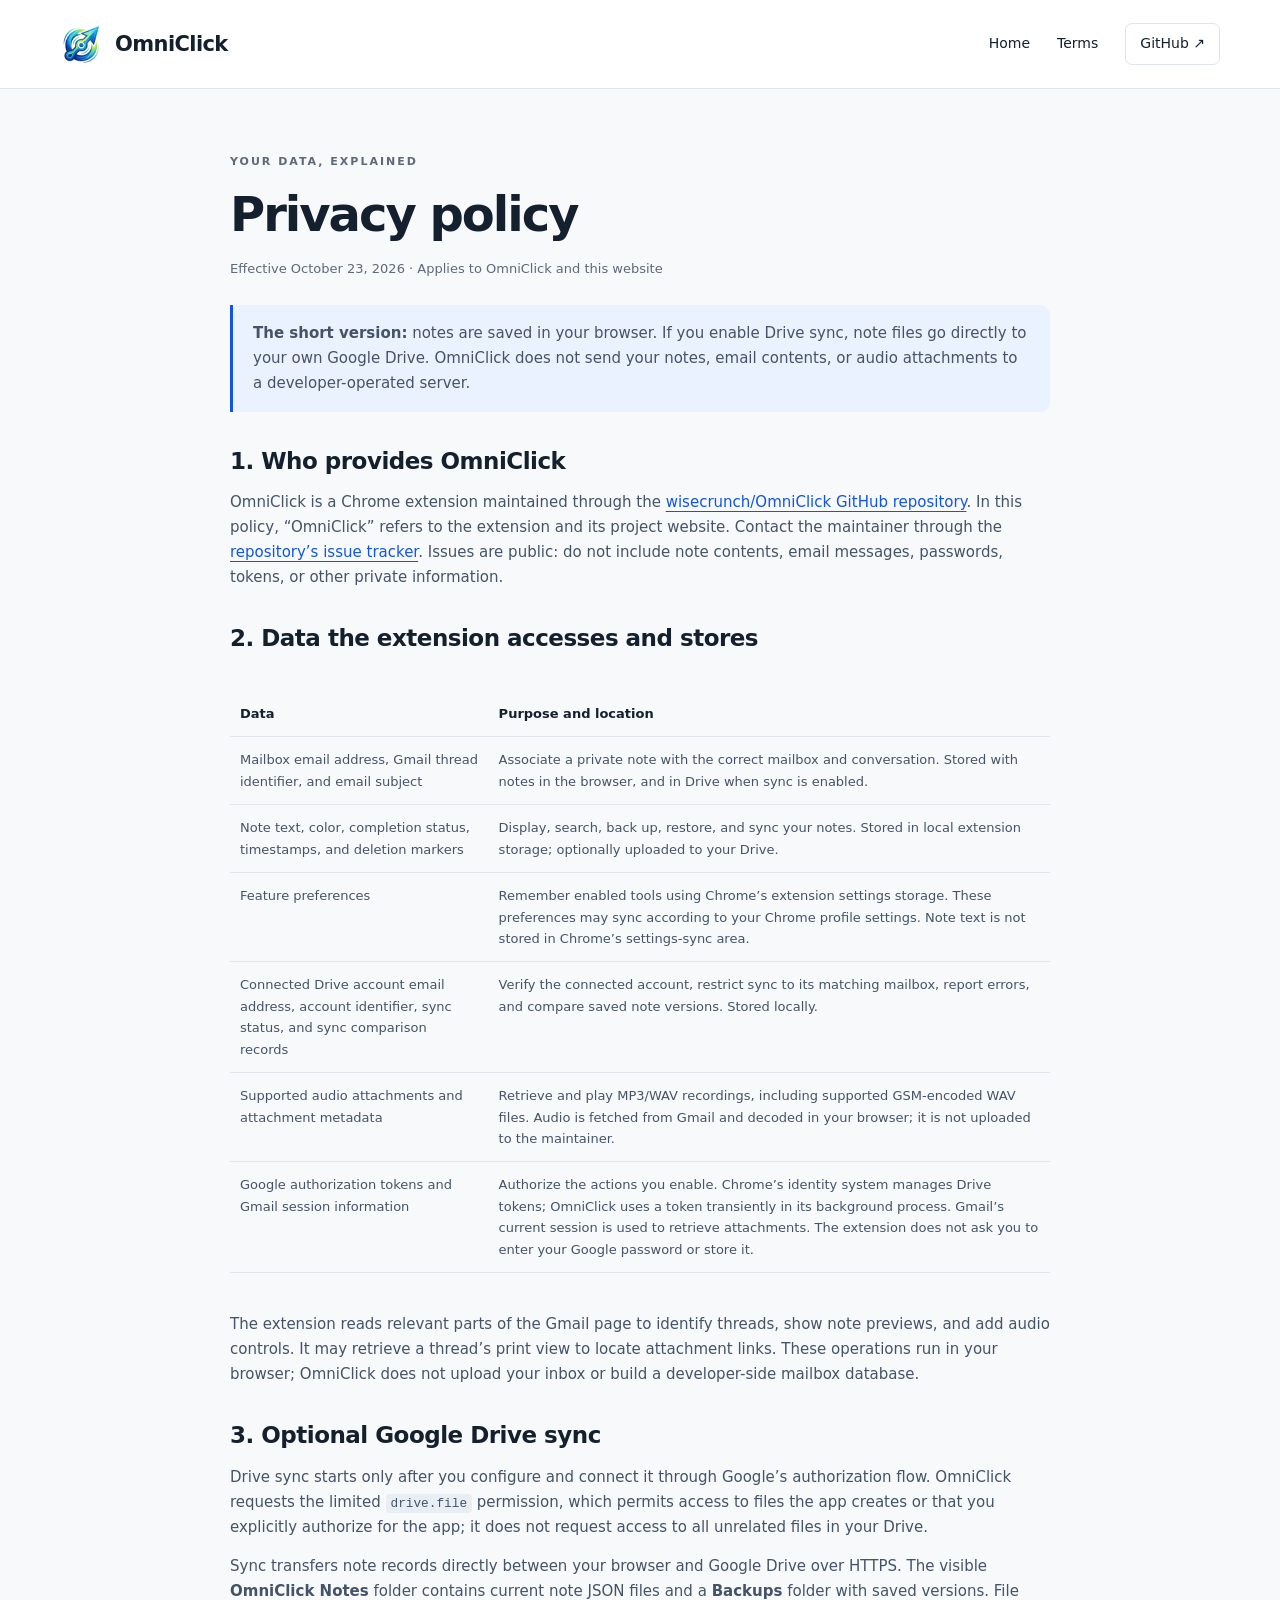
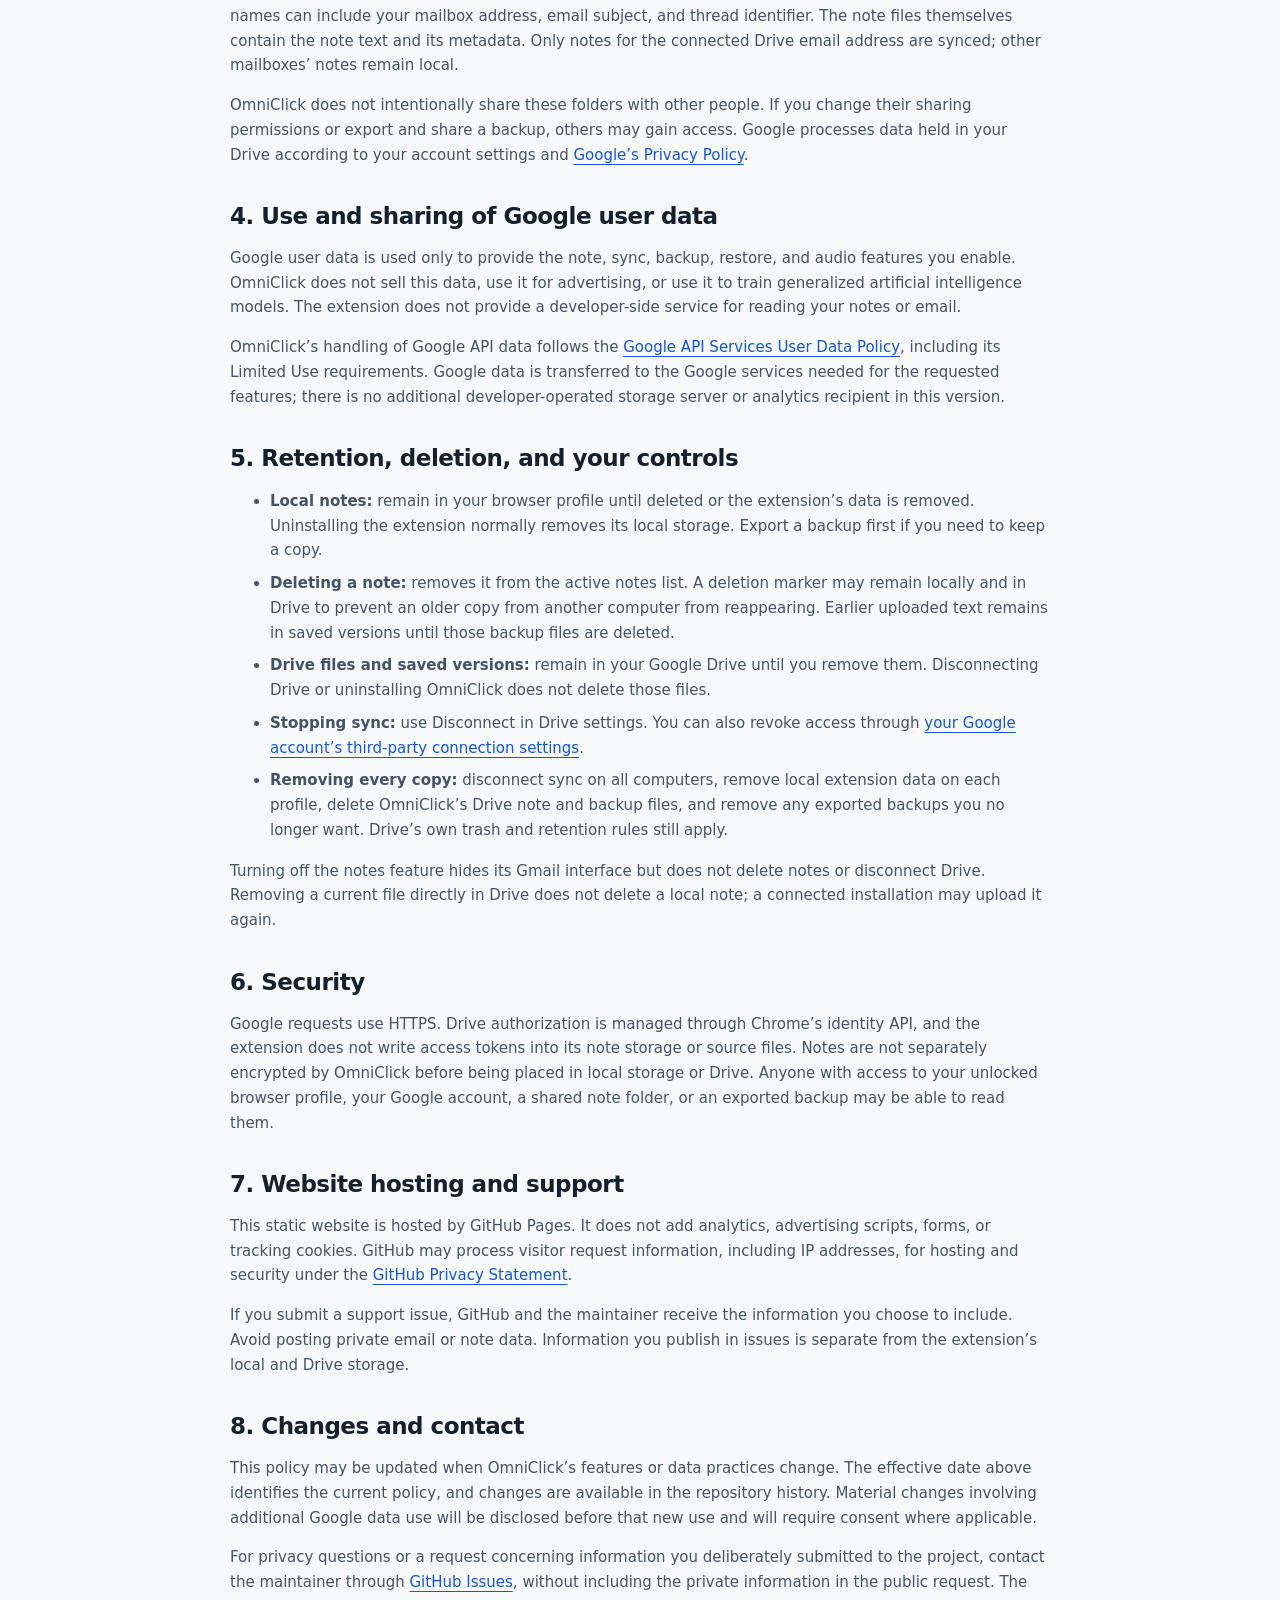
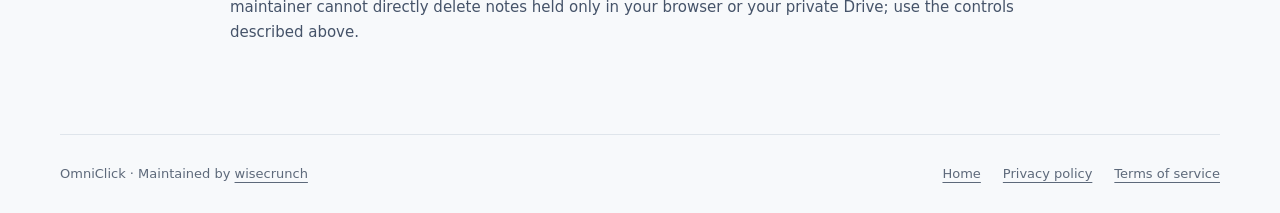
==== docs/privacy.html @ 15f6bbb3 "Add OmniClick extension and public homepage with privacy and terms" ====
<!doctype html>
<html lang="en"><head><meta charset="utf-8"><meta name="viewport" content="width=device-width,initial-scale=1"><title>Privacy policy — OmniClick</title><meta name="description" content="How OmniClick handles Gmail notes, audio attachments, local storage, and optional Google Drive sync."><link rel="canonical" href="https://wisecrunch.github.io/OmniClick/privacy.html"><link rel="icon" href="assets/icon128.png"><link rel="stylesheet" href="styles.css"></head>
<body><a class="skip" href="#main">Skip to content</a><header><div class="wrap nav"><a class="brand" href="./"><img src="assets/icon128.png" width="43" height="43" alt="">OmniClick</a><nav aria-label="Main navigation"><a href="./">Home</a><a href="terms.html">Terms</a><a class="repo" href="https://github.com/wisecrunch/OmniClick">GitHub ↗</a></nav></div></header>
<main id="main" class="legal"><div class="eyebrow">Your data, explained</div><h1>Privacy policy</h1><p class="updated">Effective October 23, 2026 · Applies to OmniClick and this website</p>
<div class="callout"><p><strong>The short version:</strong> notes are saved in your browser. If you enable Drive sync, note files go directly to your own Google Drive. OmniClick does not send your notes, email contents, or audio attachments to a developer-operated server.</p></div>
<h2>1. Who provides OmniClick</h2><p>OmniClick is a Chrome extension maintained through the <a href="https://github.com/wisecrunch/OmniClick">wisecrunch/OmniClick GitHub repository</a>. In this policy, “OmniClick” refers to the extension and its project website. Contact the maintainer through the <a href="https://github.com/wisecrunch/OmniClick/issues">repository’s issue tracker</a>. Issues are public: do not include note contents, email messages, passwords, tokens, or other private information.</p>
<h2>2. Data the extension accesses and stores</h2><div class="table-wrap"><table><thead><tr><th scope="col">Data</th><th scope="col">Purpose and location</th></tr></thead><tbody><tr><td>Mailbox email address, Gmail thread identifier, and email subject</td><td>Associate a private note with the correct mailbox and conversation. Stored with notes in the browser, and in Drive when sync is enabled.</td></tr><tr><td>Note text, color, completion status, timestamps, and deletion markers</td><td>Display, search, back up, restore, and sync your notes. Stored in local extension storage; optionally uploaded to your Drive.</td></tr><tr><td>Feature preferences</td><td>Remember enabled tools using Chrome’s extension settings storage. These preferences may sync according to your Chrome profile settings. Note text is not stored in Chrome’s settings-sync area.</td></tr><tr><td>Connected Drive account email address, account identifier, sync status, and sync comparison records</td><td>Verify the connected account, restrict sync to its matching mailbox, report errors, and compare saved note versions. Stored locally.</td></tr><tr><td>Supported audio attachments and attachment metadata</td><td>Retrieve and play MP3/WAV recordings, including supported GSM-encoded WAV files. Audio is fetched from Gmail and decoded in your browser; it is not uploaded to the maintainer.</td></tr><tr><td>Google authorization tokens and Gmail session information</td><td>Authorize the actions you enable. Chrome’s identity system manages Drive tokens; OmniClick uses a token transiently in its background process. Gmail’s current session is used to retrieve attachments. The extension does not ask you to enter your Google password or store it.</td></tr></tbody></table></div>
<p>The extension reads relevant parts of the Gmail page to identify threads, show note previews, and add audio controls. It may retrieve a thread’s print view to locate attachment links. These operations run in your browser; OmniClick does not upload your inbox or build a developer-side mailbox database.</p>
<h2>3. Optional Google Drive sync</h2><p>Drive sync starts only after you configure and connect it through Google’s authorization flow. OmniClick requests the limited <code>drive.file</code> permission, which permits access to files the app creates or that you explicitly authorize for the app; it does not request access to all unrelated files in your Drive.</p><p>Sync transfers note records directly between your browser and Google Drive over HTTPS. The visible <strong>OmniClick Notes</strong> folder contains current note JSON files and a <strong>Backups</strong> folder with saved versions. File names can include your mailbox address, email subject, and thread identifier. The note files themselves contain the note text and its metadata. Only notes for the connected Drive email address are synced; other mailboxes’ notes remain local.</p><p>OmniClick does not intentionally share these folders with other people. If you change their sharing permissions or export and share a backup, others may gain access. Google processes data held in your Drive according to your account settings and <a href="https://policies.google.com/privacy">Google’s Privacy Policy</a>.</p>
<h2>4. Use and sharing of Google user data</h2><p>Google user data is used only to provide the note, sync, backup, restore, and audio features you enable. OmniClick does not sell this data, use it for advertising, or use it to train generalized artificial intelligence models. The extension does not provide a developer-side service for reading your notes or email.</p><p>OmniClick’s handling of Google API data follows the <a href="https://developers.google.com/terms/api-services-user-data-policy">Google API Services User Data Policy</a>, including its Limited Use requirements. Google data is transferred to the Google services needed for the requested features; there is no additional developer-operated storage server or analytics recipient in this version.</p>
<h2>5. Retention, deletion, and your controls</h2><ul><li><strong>Local notes:</strong> remain in your browser profile until deleted or the extension’s data is removed. Uninstalling the extension normally removes its local storage. Export a backup first if you need to keep a copy.</li><li><strong>Deleting a note:</strong> removes it from the active notes list. A deletion marker may remain locally and in Drive to prevent an older copy from another computer from reappearing. Earlier uploaded text remains in saved versions until those backup files are deleted.</li><li><strong>Drive files and saved versions:</strong> remain in your Google Drive until you remove them. Disconnecting Drive or uninstalling OmniClick does not delete those files.</li><li><strong>Stopping sync:</strong> use Disconnect in Drive settings. You can also revoke access through <a href="https://myaccount.google.com/permissions">your Google account’s third-party connection settings</a>.</li><li><strong>Removing every copy:</strong> disconnect sync on all computers, remove local extension data on each profile, delete OmniClick’s Drive note and backup files, and remove any exported backups you no longer want. Drive’s own trash and retention rules still apply.</li></ul><p>Turning off the notes feature hides its Gmail interface but does not delete notes or disconnect Drive. Removing a current file directly in Drive does not delete a local note; a connected installation may upload it again.</p>
<h2>6. Security</h2><p>Google requests use HTTPS. Drive authorization is managed through Chrome’s identity API, and the extension does not write access tokens into its note storage or source files. Notes are not separately encrypted by OmniClick before being placed in local storage or Drive. Anyone with access to your unlocked browser profile, your Google account, a shared note folder, or an exported backup may be able to read them.</p>
<h2>7. Website hosting and support</h2><p>This static website is hosted by GitHub Pages. It does not add analytics, advertising scripts, forms, or tracking cookies. GitHub may process visitor request information, including IP addresses, for hosting and security under the <a href="https://docs.github.com/en/site-policy/privacy-policies/github-general-privacy-statement">GitHub Privacy Statement</a>.</p><p>If you submit a support issue, GitHub and the maintainer receive the information you choose to include. Avoid posting private email or note data. Information you publish in issues is separate from the extension’s local and Drive storage.</p>
<h2>8. Changes and contact</h2><p>This policy may be updated when OmniClick’s features or data practices change. The effective date above identifies the current policy, and changes are available in the repository history. Material changes involving additional Google data use will be disclosed before that new use and will require consent where applicable.</p><p>For privacy questions or a request concerning information you deliberately submitted to the project, contact the maintainer through <a href="https://github.com/wisecrunch/OmniClick/issues">GitHub Issues</a>, without including the private information in the public request. The maintainer cannot directly delete notes held only in your browser or your private Drive; use the controls described above.</p>
</main><footer class="wrap foot"><span>OmniClick · Maintained by <a href="https://github.com/wisecrunch">wisecrunch</a></span><div class="foot-links"><a href="./">Home</a><a href="privacy.html" aria-current="page">Privacy policy</a><a href="terms.html">Terms of service</a></div></footer></body></html>
---- docs/styles.css ----
@charset "UTF-8";
:root{--ink:#15202e;--muted:#5d697a;--blue:#1255e5;--line:#dfe5eb;--paper:#f7f9fb;--lime:#d7f58b;font:16px/1.65 Inter,ui-sans-serif,system-ui,-apple-system,BlinkMacSystemFont,"Segoe UI",sans-serif;color:var(--ink);background:var(--paper);scroll-behavior:smooth}
*{box-sizing:border-box}body{margin:0}a{color:var(--blue);text-underline-offset:4px}a:hover{text-decoration-thickness:2px}img{max-width:100%;height:auto}button,a{-webkit-tap-highlight-color:transparent}.wrap{width:min(1160px,calc(100% - 48px));margin:auto}.skip{position:fixed;top:-100px;left:20px;background:white;padding:12px;z-index:10}.skip:focus{top:10px}:focus-visible{outline:3px solid var(--blue);outline-offset:5px}header{border-bottom:1px solid var(--line);background:#fff}.nav{min-height:88px;display:flex;justify-content:space-between;align-items:center;gap:20px}.brand{display:flex;align-items:center;gap:12px;font-size:21px;font-weight:750;letter-spacing:-.6px;text-decoration:none;color:var(--ink)}.brand img{width:43px;height:43px}.nav nav{display:flex;align-items:center;gap:27px;font-size:14px}.nav nav a{color:var(--ink);text-decoration:none}.nav nav a:hover{color:var(--blue)}.nav .repo{padding:8px 14px;border:1px solid var(--line);border-radius:7px}.hero{display:grid;grid-template-columns:1.05fr 1fr;gap:58px;align-items:center;padding:88px 0 78px}.eyebrow{display:flex;align-items:center;gap:9px;text-transform:uppercase;letter-spacing:2px;font-size:11px;font-weight:750;color:var(--muted)}.dot{width:7px;height:7px;background:#69a337;border-radius:50%}h1{font-size:clamp(44px,5.4vw,70px);letter-spacing:-3.5px;line-height:1.06;margin:23px 0}h1 em{font-style:normal;color:var(--blue)}.intro{font-size:18px;line-height:1.8;color:var(--muted);max-width:490px}.cta-row{display:flex;gap:12px;flex-wrap:wrap;margin:30px 0 14px}.btn{display:inline-flex;align-items:center;justify-content:center;padding:12px 20px;border:1px solid transparent;border-radius:8px;text-decoration:none;font-size:14px;font-weight:650;gap:12px}.btn.primary{background:var(--blue);color:white;box-shadow:0 4px 12px #1255e521}.btn.secondary{color:var(--ink);background:white;border-color:var(--line)}.fine{font-size:12px;color:var(--muted)}.hero-art{position:relative;background:#e8eef7;padding:25px;border-radius:22px;transform:rotate(1deg)}.demo{background:white;border:1px solid #d6dee8;border-radius:14px;box-shadow:0 15px 38px #18385314;overflow:hidden;transform:rotate(-1deg)}.demo-top{padding:15px 18px;background:#fafbfd;border-bottom:1px solid #e9edf3;display:flex;gap:5px;align-items:center}.demo-top i{width:7px;height:7px;border-radius:50%;background:#ccd5e2}.demo-top span{margin:auto;font-size:10px;letter-spacing:1px;color:var(--muted)}.demo-body{padding:25px 23px}.note{border:1px solid #dfe5eb;border-top:3px solid #cde0ff;border-radius:12px;overflow:hidden;margin-bottom:28px}.note-head{display:flex;justify-content:space-between;align-items:center;padding:13px 14px 8px;font-size:12px}.note-head strong{display:flex;gap:8px;align-items:center}.note-glyph{display:inline-grid;place-items:center;border-radius:7px;width:26px;height:26px;background:#e1ecff;color:#285ca2;font-size:15px}.note-head small{font-size:9px;color:var(--muted)}.note-text{background:#f5f9ff;border-radius:7px;margin:3px 13px 12px;padding:12px;font-size:12px;line-height:1.8}.note-foot{border-top:1px solid #e9edf3;font-size:9px;padding:8px 14px;display:flex;justify-content:space-between;color:var(--muted)}.demo h3{font-size:17px;margin:0 0 12px;letter-spacing:-.3px}.demo p{font-size:11px;color:var(--muted);line-height:1.85;margin:9px 0}.audio{border:1px solid #e0e6ee;border-radius:8px;padding:10px;margin:15px 0 0;display:flex;align-items:center;gap:12px;font-size:10px;color:var(--muted)}.play{display:grid;place-items:center;background:#e7efff;color:var(--blue);width:28px;height:28px;border-radius:50%;font-size:11px}.wave{display:flex;gap:3px;align-items:center;margin-left:auto;height:23px}.wave i{display:block;width:3px;height:12px;background:#b7caeb;border-radius:3px}.wave i:nth-child(3n){height:21px}.wave i:nth-child(2n){height:16px}.demo-label{font-size:10px;color:var(--muted);text-align:center;margin:17px 0 0;letter-spacing:.3px}.ribbon{border-top:1px solid var(--line);border-bottom:1px solid var(--line);display:flex;justify-content:space-between;gap:18px;flex-wrap:wrap;padding:21px 0;color:var(--muted);font-size:13px}.ribbon span::before{content:'✓';color:#3b681d;margin-right:9px}.section{padding:76px 0}.section-title{display:flex;justify-content:space-between;align-items:end;gap:25px;margin-bottom:32px}h2{font-size:36px;line-height:1.2;letter-spacing:-1.3px;margin:0 0 12px}.section-title p{color:var(--muted);max-width:360px;font-size:15px;margin:0}.feature-grid{display:grid;grid-template-columns:1fr 1fr;gap:24px}.feature{background:white;border:1px solid var(--line);border-radius:14px;padding:30px}.number{color:var(--blue);font-size:12px;letter-spacing:2px;font-weight:700}.feature h3{font-size:23px;letter-spacing:-.7px;margin:16px 0 12px}.feature p{color:var(--muted);font-size:15px}.feature ul{padding-left:20px;color:var(--muted);font-size:14px}.feature li{margin:7px 0}.privacy-band{background:#182738;color:#fff;border-radius:18px;padding:42px;display:grid;grid-template-columns:1fr 1fr;gap:45px}.privacy-band h2{font-size:32px}.privacy-band p{color:#c2cfde;font-size:15px;margin:0 0 18px}.privacy-band a{color:var(--lime)}.privacy-band .eyebrow{color:var(--lime);margin-bottom:18px}.steps{display:grid;grid-template-columns:repeat(3,1fr);gap:28px;margin:35px 0}.step{border-top:2px solid var(--line);padding-top:20px}.step b{font-size:13px;color:var(--blue)}.step h3{font-size:18px;margin:9px 0}.step p{font-size:14px;color:var(--muted)}code{font-size:.85em;background:#e9eef5;border-radius:4px;padding:2px 5px;overflow-wrap:anywhere}.faq{border-top:1px solid var(--line);padding:18px 0}.faq summary{cursor:pointer;font-size:16px;font-weight:600}.faq p{font-size:14px;color:var(--muted);max-width:800px}.foot{border-top:1px solid var(--line);padding:28px 0;display:flex;align-items:center;justify-content:space-between;gap:20px;font-size:13px;color:var(--muted)}.foot-links{display:flex;gap:22px;flex-wrap:wrap}.foot a{color:var(--muted)}.legal{width:min(820px,calc(100% - 48px));margin:64px auto 90px}.legal h1{font-size:48px;letter-spacing:-2px;margin:18px 0}.legal h2{font-size:23px;letter-spacing:-.5px;margin:36px 0 14px}.legal h3{font-size:17px;margin:24px 0 10px}.legal p,.legal li{font-size:15px;color:#455369}.legal li{margin:8px 0}.legal .updated{font-size:13px;color:var(--muted)}.callout{background:#eaf1ff;border-left:3px solid var(--blue);padding:16px 20px;border-radius:0 10px 10px 0;margin:26px 0}.callout p{margin:0}.legal table{width:100%;border-collapse:collapse;font-size:13px;margin:24px 0}.legal th,.legal td{text-align:left;padding:12px 10px;border-bottom:1px solid var(--line);vertical-align:top}.legal th{color:var(--ink)}.legal td{color:#455369}.legal .table-wrap{overflow:auto}
@media(max-width:850px){.hero{grid-template-columns:1fr;padding:55px 0;gap:35px}.hero-art{max-width:560px;width:100%;margin:auto}.intro{max-width:650px}.section-title{align-items:start;flex-direction:column}.privacy-band{grid-template-columns:1fr;gap:20px}.steps{grid-template-columns:1fr}.section{padding:52px 0}h1{letter-spacing:-2.5px}.nav nav{gap:16px}.feature-grid{gap:16px}.feature{padding:24px}}
@media(max-width:540px){.wrap{width:calc(100% - 32px)}.nav{min-height:76px;align-items:center}.brand{font-size:19px;gap:8px}.brand img{width:34px;height:34px}.nav nav{gap:12px;font-size:12px}.nav .repo{display:none}.hero{padding:45px 0}h1{font-size:48px}.intro{font-size:16px}.hero-art{padding:15px}.demo-body{padding:20px 16px}.ribbon{gap:10px;font-size:12px}.feature-grid{grid-template-columns:1fr}.privacy-band{padding:28px}.section-title h2,h2{font-size:30px}.foot{align-items:start;flex-direction:column}.legal{width:calc(100% - 32px);margin-top:40px}.legal h1{font-size:38px}.legal table{min-width:510px}.legal .table-wrap{max-width:100%}}
@media(prefers-reduced-motion:reduce){:root{scroll-behavior:auto}}
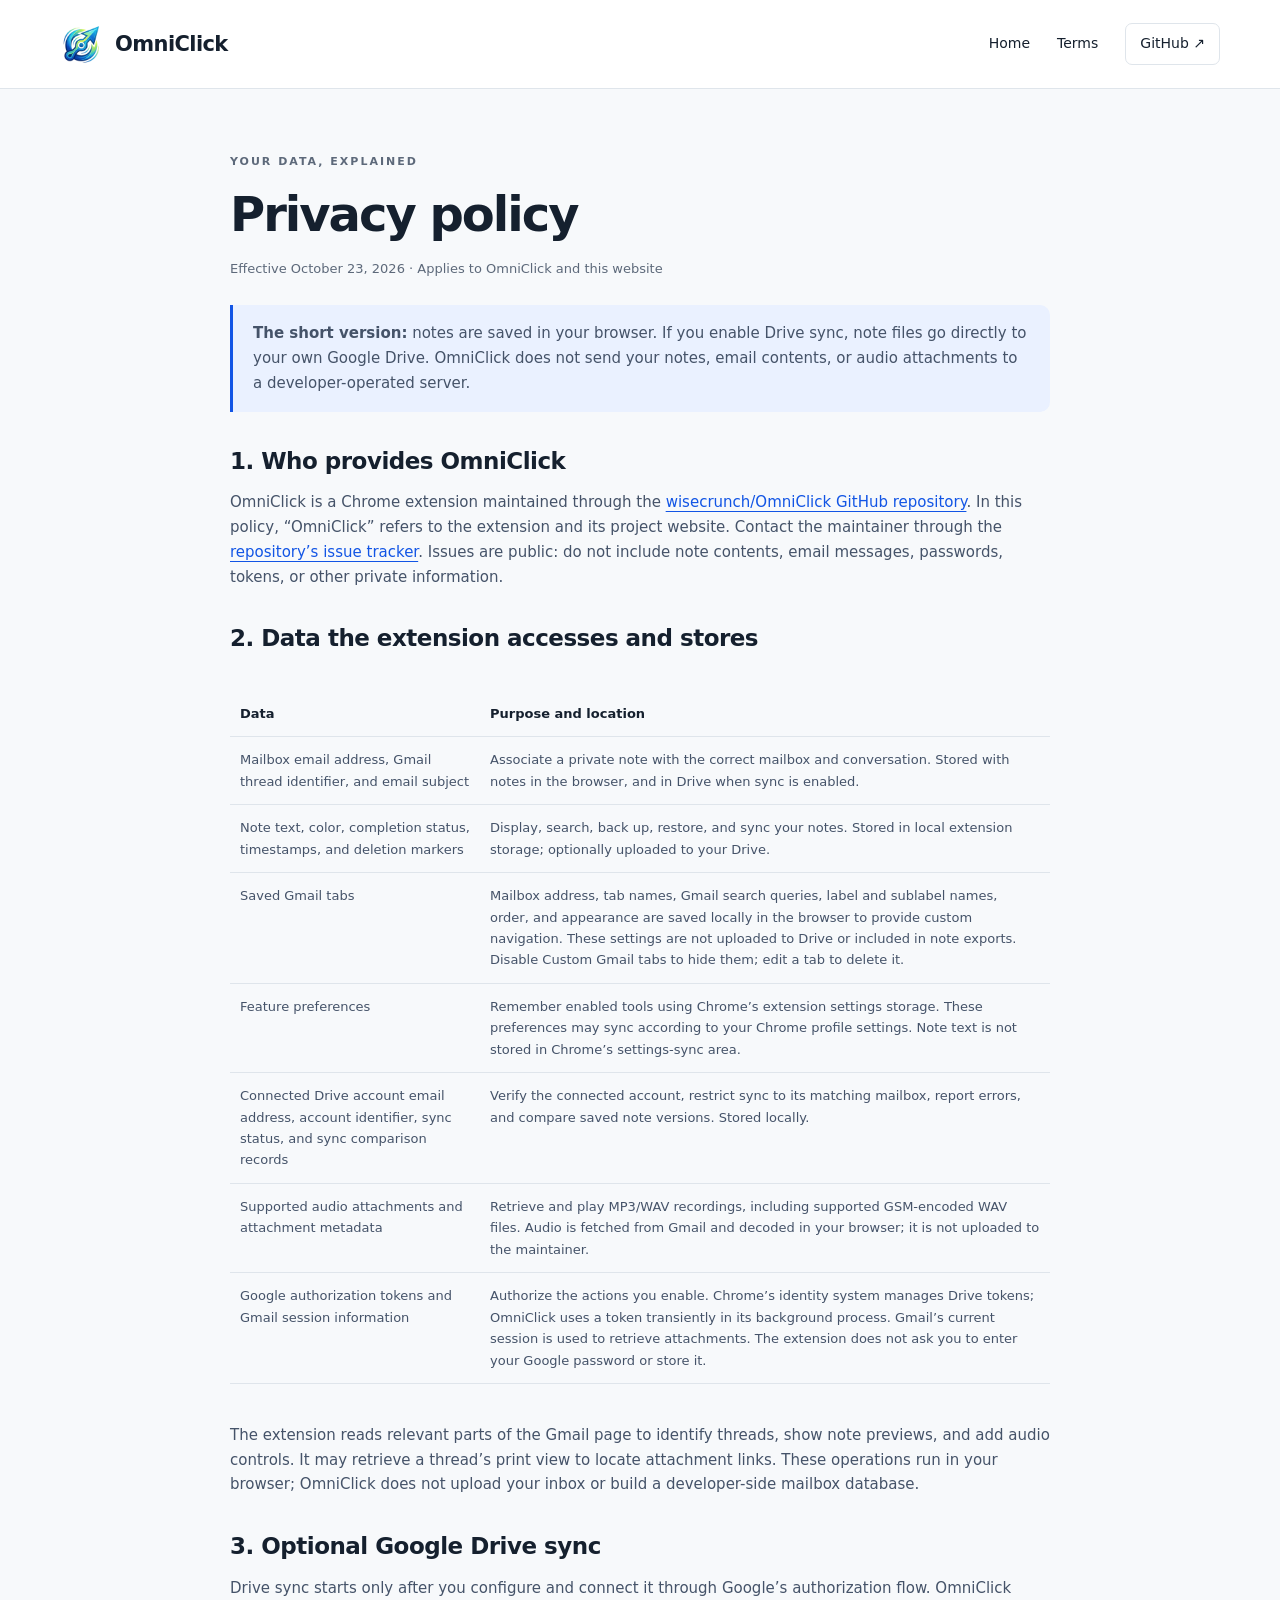
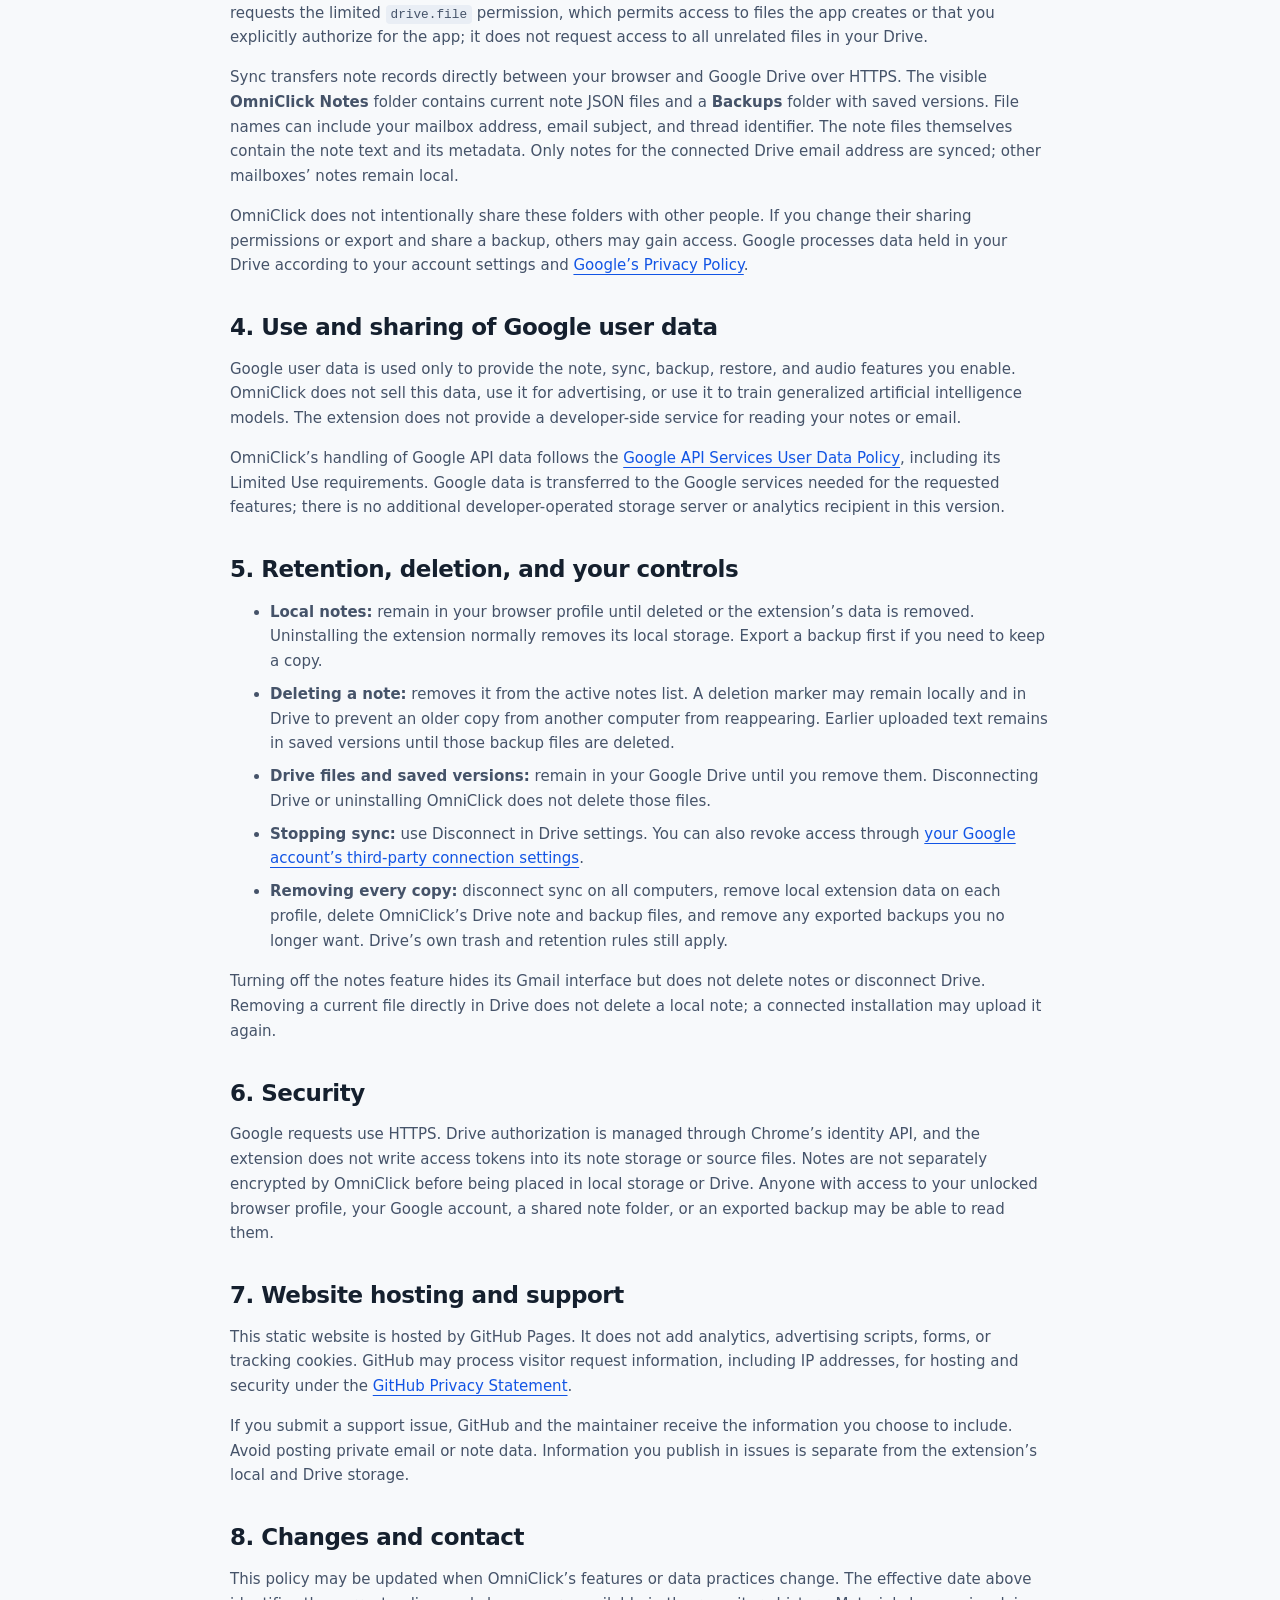
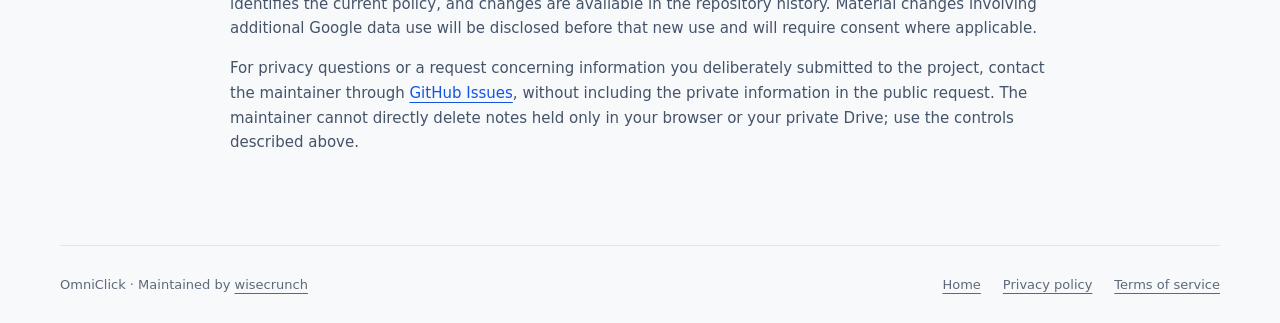
==== commit e0168ea4: "Add customizable mailbox-scoped Gmail label and search tabs" ====
--- a/docs/privacy.html
+++ b/docs/privacy.html
@@ -4,7 +4,7 @@
 <main id="main" class="legal"><div class="eyebrow">Your data, explained</div><h1>Privacy policy</h1><p class="updated">Effective October 23, 2026 · Applies to OmniClick and this website</p>
 <div class="callout"><p><strong>The short version:</strong> notes are saved in your browser. If you enable Drive sync, note files go directly to your own Google Drive. OmniClick does not send your notes, email contents, or audio attachments to a developer-operated server.</p></div>
 <h2>1. Who provides OmniClick</h2><p>OmniClick is a Chrome extension maintained through the <a href="https://github.com/wisecrunch/OmniClick">wisecrunch/OmniClick GitHub repository</a>. In this policy, “OmniClick” refers to the extension and its project website. Contact the maintainer through the <a href="https://github.com/wisecrunch/OmniClick/issues">repository’s issue tracker</a>. Issues are public: do not include note contents, email messages, passwords, tokens, or other private information.</p>
-<h2>2. Data the extension accesses and stores</h2><div class="table-wrap"><table><thead><tr><th scope="col">Data</th><th scope="col">Purpose and location</th></tr></thead><tbody><tr><td>Mailbox email address, Gmail thread identifier, and email subject</td><td>Associate a private note with the correct mailbox and conversation. Stored with notes in the browser, and in Drive when sync is enabled.</td></tr><tr><td>Note text, color, completion status, timestamps, and deletion markers</td><td>Display, search, back up, restore, and sync your notes. Stored in local extension storage; optionally uploaded to your Drive.</td></tr><tr><td>Feature preferences</td><td>Remember enabled tools using Chrome’s extension settings storage. These preferences may sync according to your Chrome profile settings. Note text is not stored in Chrome’s settings-sync area.</td></tr><tr><td>Connected Drive account email address, account identifier, sync status, and sync comparison records</td><td>Verify the connected account, restrict sync to its matching mailbox, report errors, and compare saved note versions. Stored locally.</td></tr><tr><td>Supported audio attachments and attachment metadata</td><td>Retrieve and play MP3/WAV recordings, including supported GSM-encoded WAV files. Audio is fetched from Gmail and decoded in your browser; it is not uploaded to the maintainer.</td></tr><tr><td>Google authorization tokens and Gmail session information</td><td>Authorize the actions you enable. Chrome’s identity system manages Drive tokens; OmniClick uses a token transiently in its background process. Gmail’s current session is used to retrieve attachments. The extension does not ask you to enter your Google password or store it.</td></tr></tbody></table></div>
+<h2>2. Data the extension accesses and stores</h2><div class="table-wrap"><table><thead><tr><th scope="col">Data</th><th scope="col">Purpose and location</th></tr></thead><tbody><tr><td>Mailbox email address, Gmail thread identifier, and email subject</td><td>Associate a private note with the correct mailbox and conversation. Stored with notes in the browser, and in Drive when sync is enabled.</td></tr><tr><td>Note text, color, completion status, timestamps, and deletion markers</td><td>Display, search, back up, restore, and sync your notes. Stored in local extension storage; optionally uploaded to your Drive.</td></tr><tr><td>Saved Gmail tabs</td><td>Mailbox address, tab names, Gmail search queries, label and sublabel names, order, and appearance are saved locally in the browser to provide custom navigation. These settings are not uploaded to Drive or included in note exports. Disable Custom Gmail tabs to hide them; edit a tab to delete it.</td></tr><tr><td>Feature preferences</td><td>Remember enabled tools using Chrome’s extension settings storage. These preferences may sync according to your Chrome profile settings. Note text is not stored in Chrome’s settings-sync area.</td></tr><tr><td>Connected Drive account email address, account identifier, sync status, and sync comparison records</td><td>Verify the connected account, restrict sync to its matching mailbox, report errors, and compare saved note versions. Stored locally.</td></tr><tr><td>Supported audio attachments and attachment metadata</td><td>Retrieve and play MP3/WAV recordings, including supported GSM-encoded WAV files. Audio is fetched from Gmail and decoded in your browser; it is not uploaded to the maintainer.</td></tr><tr><td>Google authorization tokens and Gmail session information</td><td>Authorize the actions you enable. Chrome’s identity system manages Drive tokens; OmniClick uses a token transiently in its background process. Gmail’s current session is used to retrieve attachments. The extension does not ask you to enter your Google password or store it.</td></tr></tbody></table></div>
 <p>The extension reads relevant parts of the Gmail page to identify threads, show note previews, and add audio controls. It may retrieve a thread’s print view to locate attachment links. These operations run in your browser; OmniClick does not upload your inbox or build a developer-side mailbox database.</p>
 <h2>3. Optional Google Drive sync</h2><p>Drive sync starts only after you configure and connect it through Google’s authorization flow. OmniClick requests the limited <code>drive.file</code> permission, which permits access to files the app creates or that you explicitly authorize for the app; it does not request access to all unrelated files in your Drive.</p><p>Sync transfers note records directly between your browser and Google Drive over HTTPS. The visible <strong>OmniClick Notes</strong> folder contains current note JSON files and a <strong>Backups</strong> folder with saved versions. File names can include your mailbox address, email subject, and thread identifier. The note files themselves contain the note text and its metadata. Only notes for the connected Drive email address are synced; other mailboxes’ notes remain local.</p><p>OmniClick does not intentionally share these folders with other people. If you change their sharing permissions or export and share a backup, others may gain access. Google processes data held in your Drive according to your account settings and <a href="https://policies.google.com/privacy">Google’s Privacy Policy</a>.</p>
 <h2>4. Use and sharing of Google user data</h2><p>Google user data is used only to provide the note, sync, backup, restore, and audio features you enable. OmniClick does not sell this data, use it for advertising, or use it to train generalized artificial intelligence models. The extension does not provide a developer-side service for reading your notes or email.</p><p>OmniClick’s handling of Google API data follows the <a href="https://developers.google.com/terms/api-services-user-data-policy">Google API Services User Data Policy</a>, including its Limited Use requirements. Google data is transferred to the Google services needed for the requested features; there is no additional developer-operated storage server or analytics recipient in this version.</p>
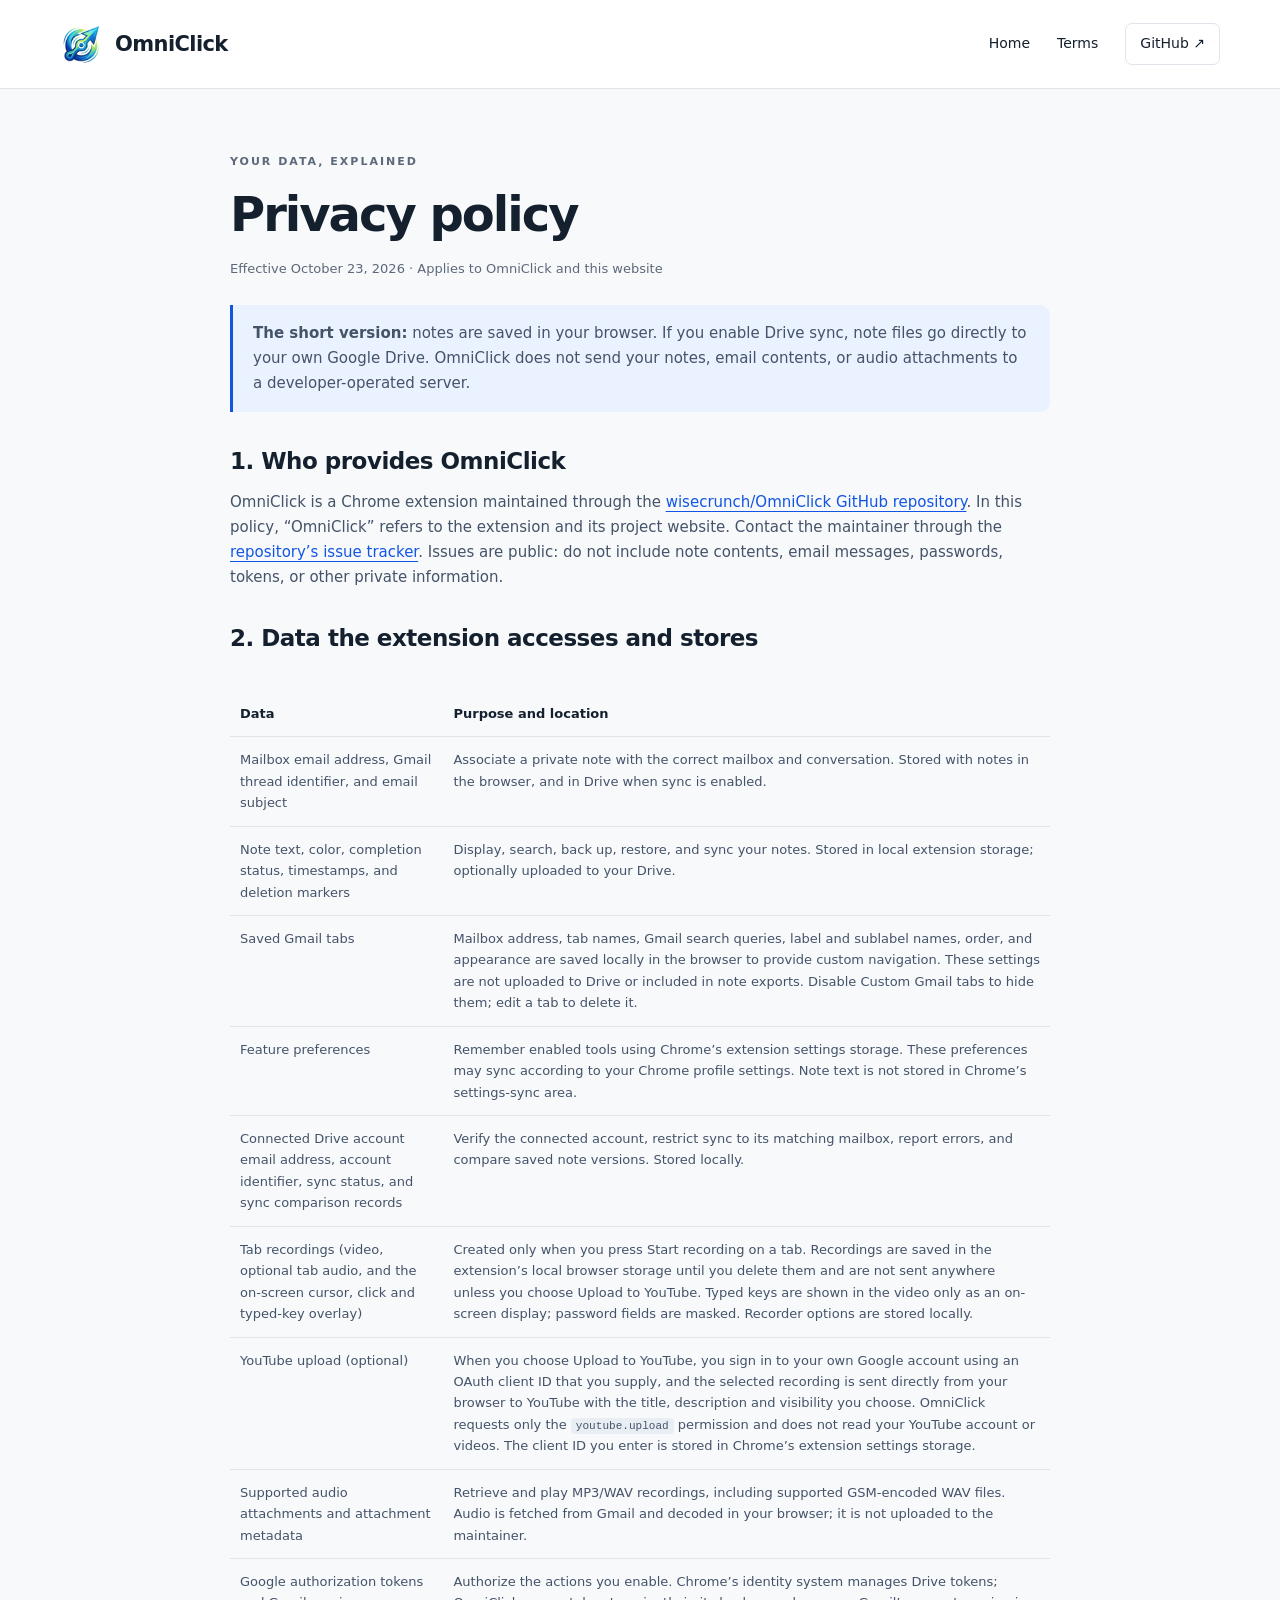
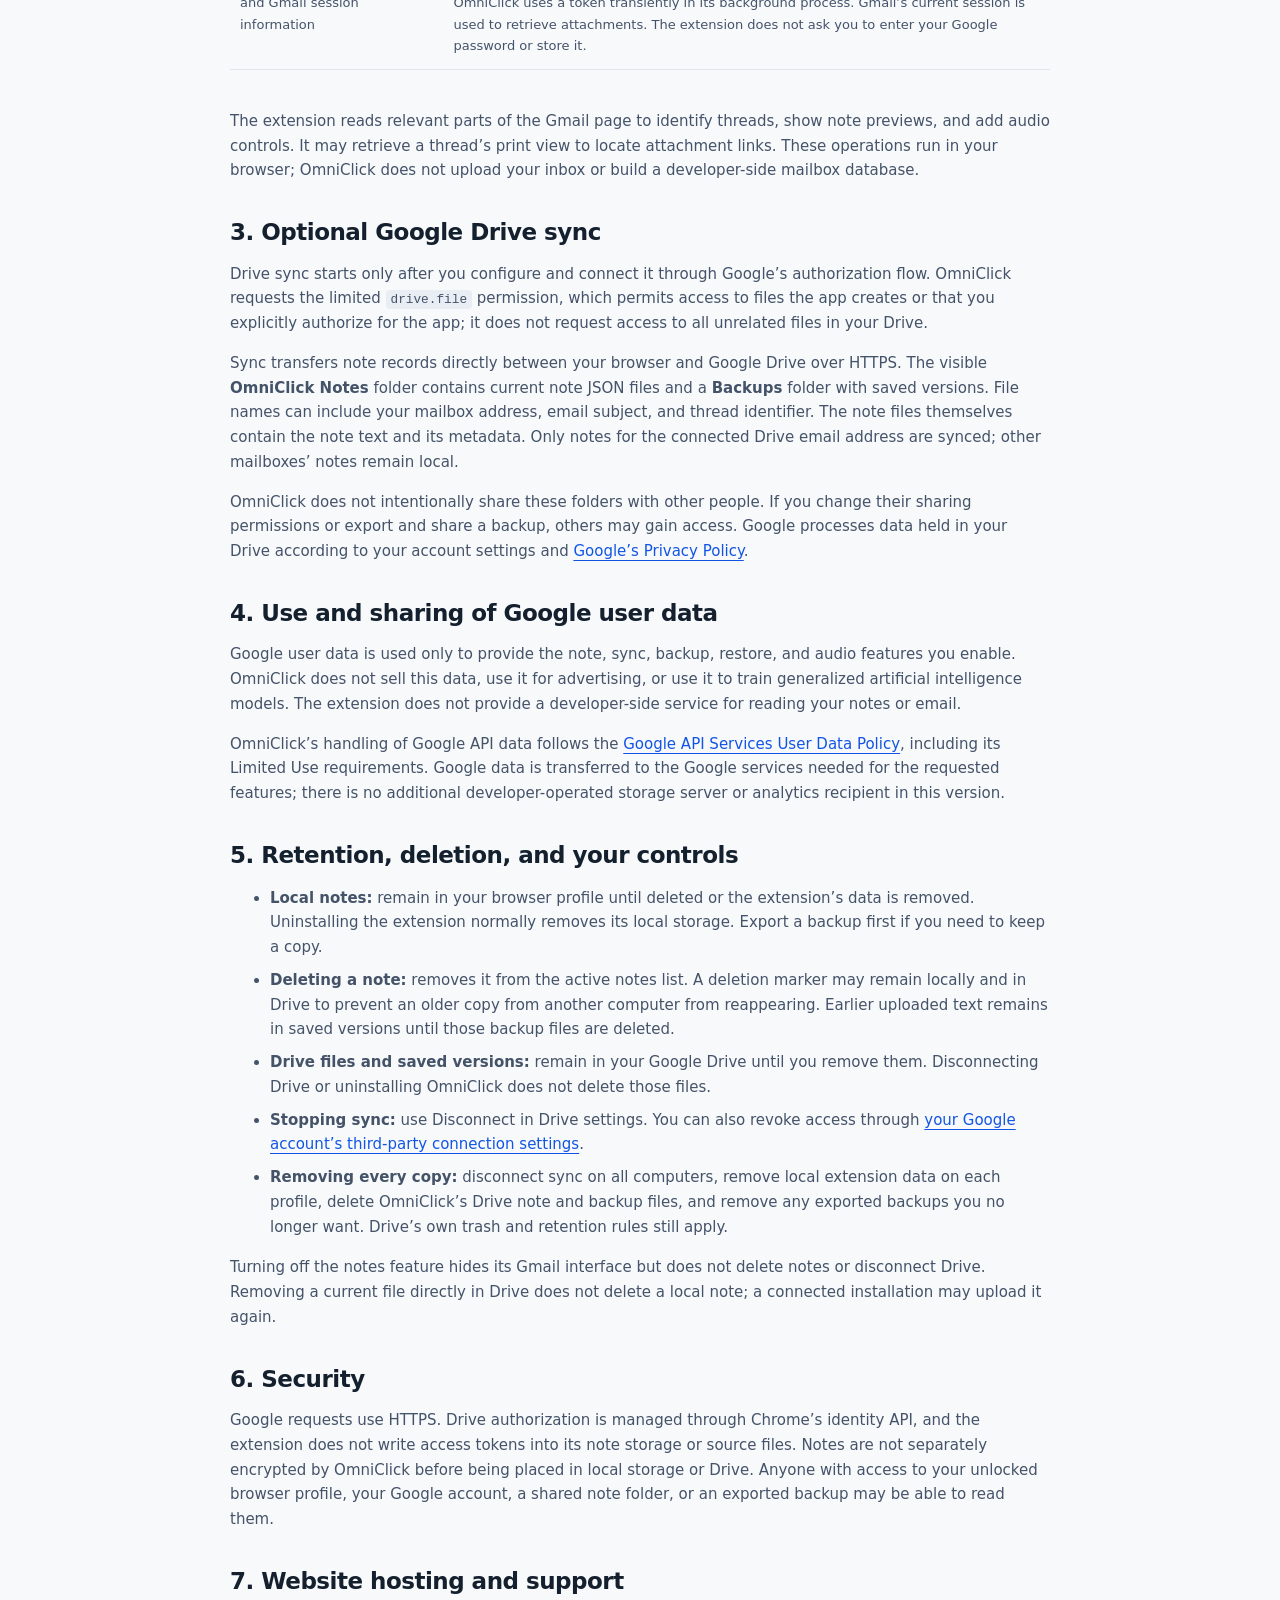
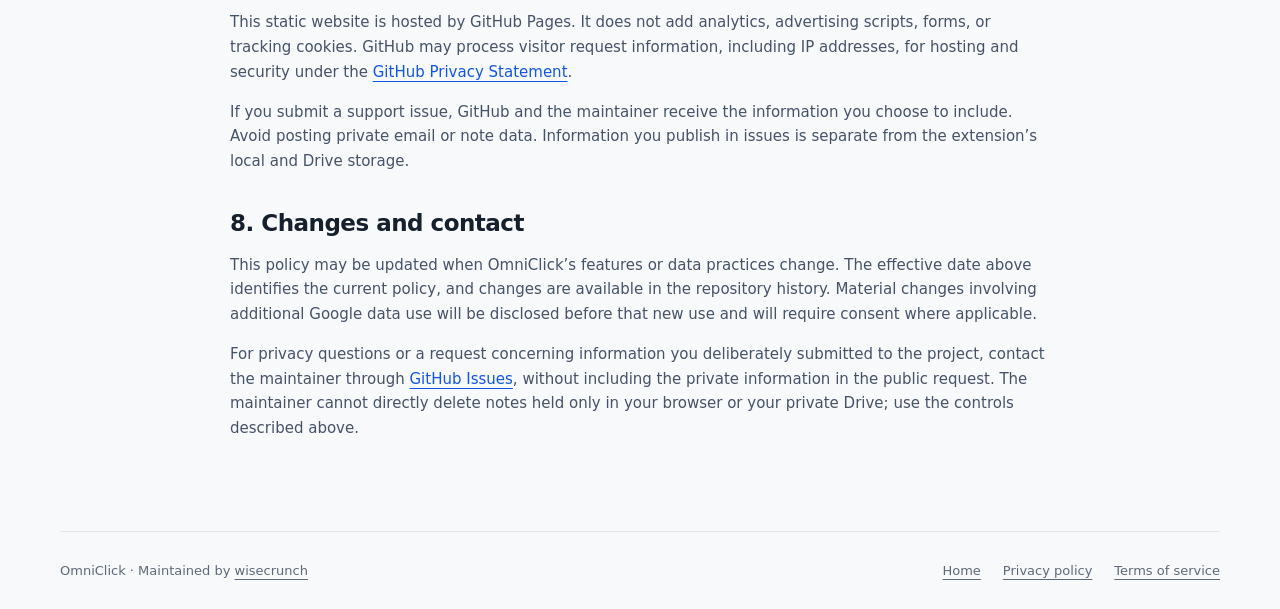
==== commit 8a5e90c7: "Add tab recorder with cursor/click/keystroke overlay and YouTube upload (2.4.0) Records the current " ====
--- a/docs/privacy.html
+++ b/docs/privacy.html
@@ -4,7 +4,7 @@
 <main id="main" class="legal"><div class="eyebrow">Your data, explained</div><h1>Privacy policy</h1><p class="updated">Effective October 23, 2026 · Applies to OmniClick and this website</p>
 <div class="callout"><p><strong>The short version:</strong> notes are saved in your browser. If you enable Drive sync, note files go directly to your own Google Drive. OmniClick does not send your notes, email contents, or audio attachments to a developer-operated server.</p></div>
 <h2>1. Who provides OmniClick</h2><p>OmniClick is a Chrome extension maintained through the <a href="https://github.com/wisecrunch/OmniClick">wisecrunch/OmniClick GitHub repository</a>. In this policy, “OmniClick” refers to the extension and its project website. Contact the maintainer through the <a href="https://github.com/wisecrunch/OmniClick/issues">repository’s issue tracker</a>. Issues are public: do not include note contents, email messages, passwords, tokens, or other private information.</p>
-<h2>2. Data the extension accesses and stores</h2><div class="table-wrap"><table><thead><tr><th scope="col">Data</th><th scope="col">Purpose and location</th></tr></thead><tbody><tr><td>Mailbox email address, Gmail thread identifier, and email subject</td><td>Associate a private note with the correct mailbox and conversation. Stored with notes in the browser, and in Drive when sync is enabled.</td></tr><tr><td>Note text, color, completion status, timestamps, and deletion markers</td><td>Display, search, back up, restore, and sync your notes. Stored in local extension storage; optionally uploaded to your Drive.</td></tr><tr><td>Saved Gmail tabs</td><td>Mailbox address, tab names, Gmail search queries, label and sublabel names, order, and appearance are saved locally in the browser to provide custom navigation. These settings are not uploaded to Drive or included in note exports. Disable Custom Gmail tabs to hide them; edit a tab to delete it.</td></tr><tr><td>Feature preferences</td><td>Remember enabled tools using Chrome’s extension settings storage. These preferences may sync according to your Chrome profile settings. Note text is not stored in Chrome’s settings-sync area.</td></tr><tr><td>Connected Drive account email address, account identifier, sync status, and sync comparison records</td><td>Verify the connected account, restrict sync to its matching mailbox, report errors, and compare saved note versions. Stored locally.</td></tr><tr><td>Supported audio attachments and attachment metadata</td><td>Retrieve and play MP3/WAV recordings, including supported GSM-encoded WAV files. Audio is fetched from Gmail and decoded in your browser; it is not uploaded to the maintainer.</td></tr><tr><td>Google authorization tokens and Gmail session information</td><td>Authorize the actions you enable. Chrome’s identity system manages Drive tokens; OmniClick uses a token transiently in its background process. Gmail’s current session is used to retrieve attachments. The extension does not ask you to enter your Google password or store it.</td></tr></tbody></table></div>
+<h2>2. Data the extension accesses and stores</h2><div class="table-wrap"><table><thead><tr><th scope="col">Data</th><th scope="col">Purpose and location</th></tr></thead><tbody><tr><td>Mailbox email address, Gmail thread identifier, and email subject</td><td>Associate a private note with the correct mailbox and conversation. Stored with notes in the browser, and in Drive when sync is enabled.</td></tr><tr><td>Note text, color, completion status, timestamps, and deletion markers</td><td>Display, search, back up, restore, and sync your notes. Stored in local extension storage; optionally uploaded to your Drive.</td></tr><tr><td>Saved Gmail tabs</td><td>Mailbox address, tab names, Gmail search queries, label and sublabel names, order, and appearance are saved locally in the browser to provide custom navigation. These settings are not uploaded to Drive or included in note exports. Disable Custom Gmail tabs to hide them; edit a tab to delete it.</td></tr><tr><td>Feature preferences</td><td>Remember enabled tools using Chrome’s extension settings storage. These preferences may sync according to your Chrome profile settings. Note text is not stored in Chrome’s settings-sync area.</td></tr><tr><td>Connected Drive account email address, account identifier, sync status, and sync comparison records</td><td>Verify the connected account, restrict sync to its matching mailbox, report errors, and compare saved note versions. Stored locally.</td></tr><tr><td>Tab recordings (video, optional tab audio, and the on-screen cursor, click and typed-key overlay)</td><td>Created only when you press Start recording on a tab. Recordings are saved in the extension’s local browser storage until you delete them and are not sent anywhere unless you choose Upload to YouTube. Typed keys are shown in the video only as an on-screen display; password fields are masked. Recorder options are stored locally.</td></tr><tr><td>YouTube upload (optional)</td><td>When you choose Upload to YouTube, you sign in to your own Google account using an OAuth client ID that you supply, and the selected recording is sent directly from your browser to YouTube with the title, description and visibility you choose. OmniClick requests only the <code>youtube.upload</code> permission and does not read your YouTube account or videos. The client ID you enter is stored in Chrome’s extension settings storage.</td></tr><tr><td>Supported audio attachments and attachment metadata</td><td>Retrieve and play MP3/WAV recordings, including supported GSM-encoded WAV files. Audio is fetched from Gmail and decoded in your browser; it is not uploaded to the maintainer.</td></tr><tr><td>Google authorization tokens and Gmail session information</td><td>Authorize the actions you enable. Chrome’s identity system manages Drive tokens; OmniClick uses a token transiently in its background process. Gmail’s current session is used to retrieve attachments. The extension does not ask you to enter your Google password or store it.</td></tr></tbody></table></div>
 <p>The extension reads relevant parts of the Gmail page to identify threads, show note previews, and add audio controls. It may retrieve a thread’s print view to locate attachment links. These operations run in your browser; OmniClick does not upload your inbox or build a developer-side mailbox database.</p>
 <h2>3. Optional Google Drive sync</h2><p>Drive sync starts only after you configure and connect it through Google’s authorization flow. OmniClick requests the limited <code>drive.file</code> permission, which permits access to files the app creates or that you explicitly authorize for the app; it does not request access to all unrelated files in your Drive.</p><p>Sync transfers note records directly between your browser and Google Drive over HTTPS. The visible <strong>OmniClick Notes</strong> folder contains current note JSON files and a <strong>Backups</strong> folder with saved versions. File names can include your mailbox address, email subject, and thread identifier. The note files themselves contain the note text and its metadata. Only notes for the connected Drive email address are synced; other mailboxes’ notes remain local.</p><p>OmniClick does not intentionally share these folders with other people. If you change their sharing permissions or export and share a backup, others may gain access. Google processes data held in your Drive according to your account settings and <a href="https://policies.google.com/privacy">Google’s Privacy Policy</a>.</p>
 <h2>4. Use and sharing of Google user data</h2><p>Google user data is used only to provide the note, sync, backup, restore, and audio features you enable. OmniClick does not sell this data, use it for advertising, or use it to train generalized artificial intelligence models. The extension does not provide a developer-side service for reading your notes or email.</p><p>OmniClick’s handling of Google API data follows the <a href="https://developers.google.com/terms/api-services-user-data-policy">Google API Services User Data Policy</a>, including its Limited Use requirements. Google data is transferred to the Google services needed for the requested features; there is no additional developer-operated storage server or analytics recipient in this version.</p>
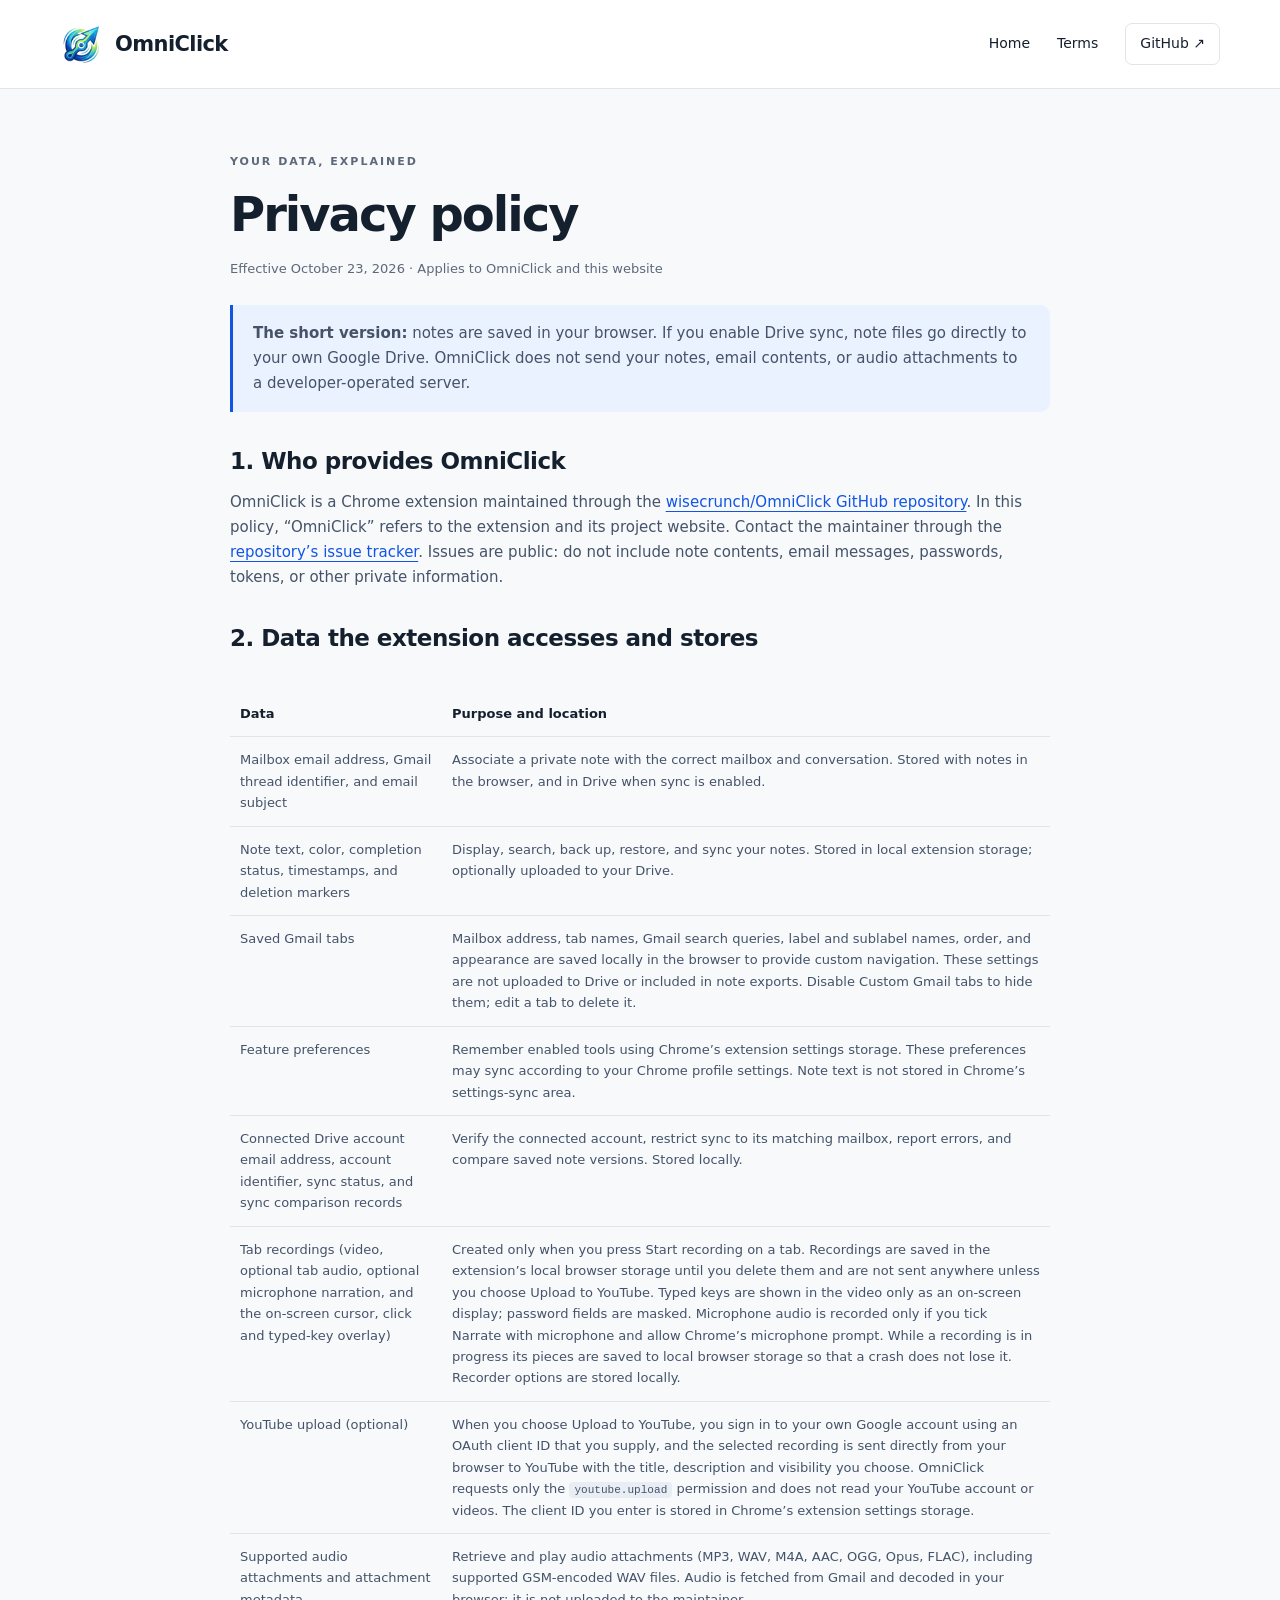
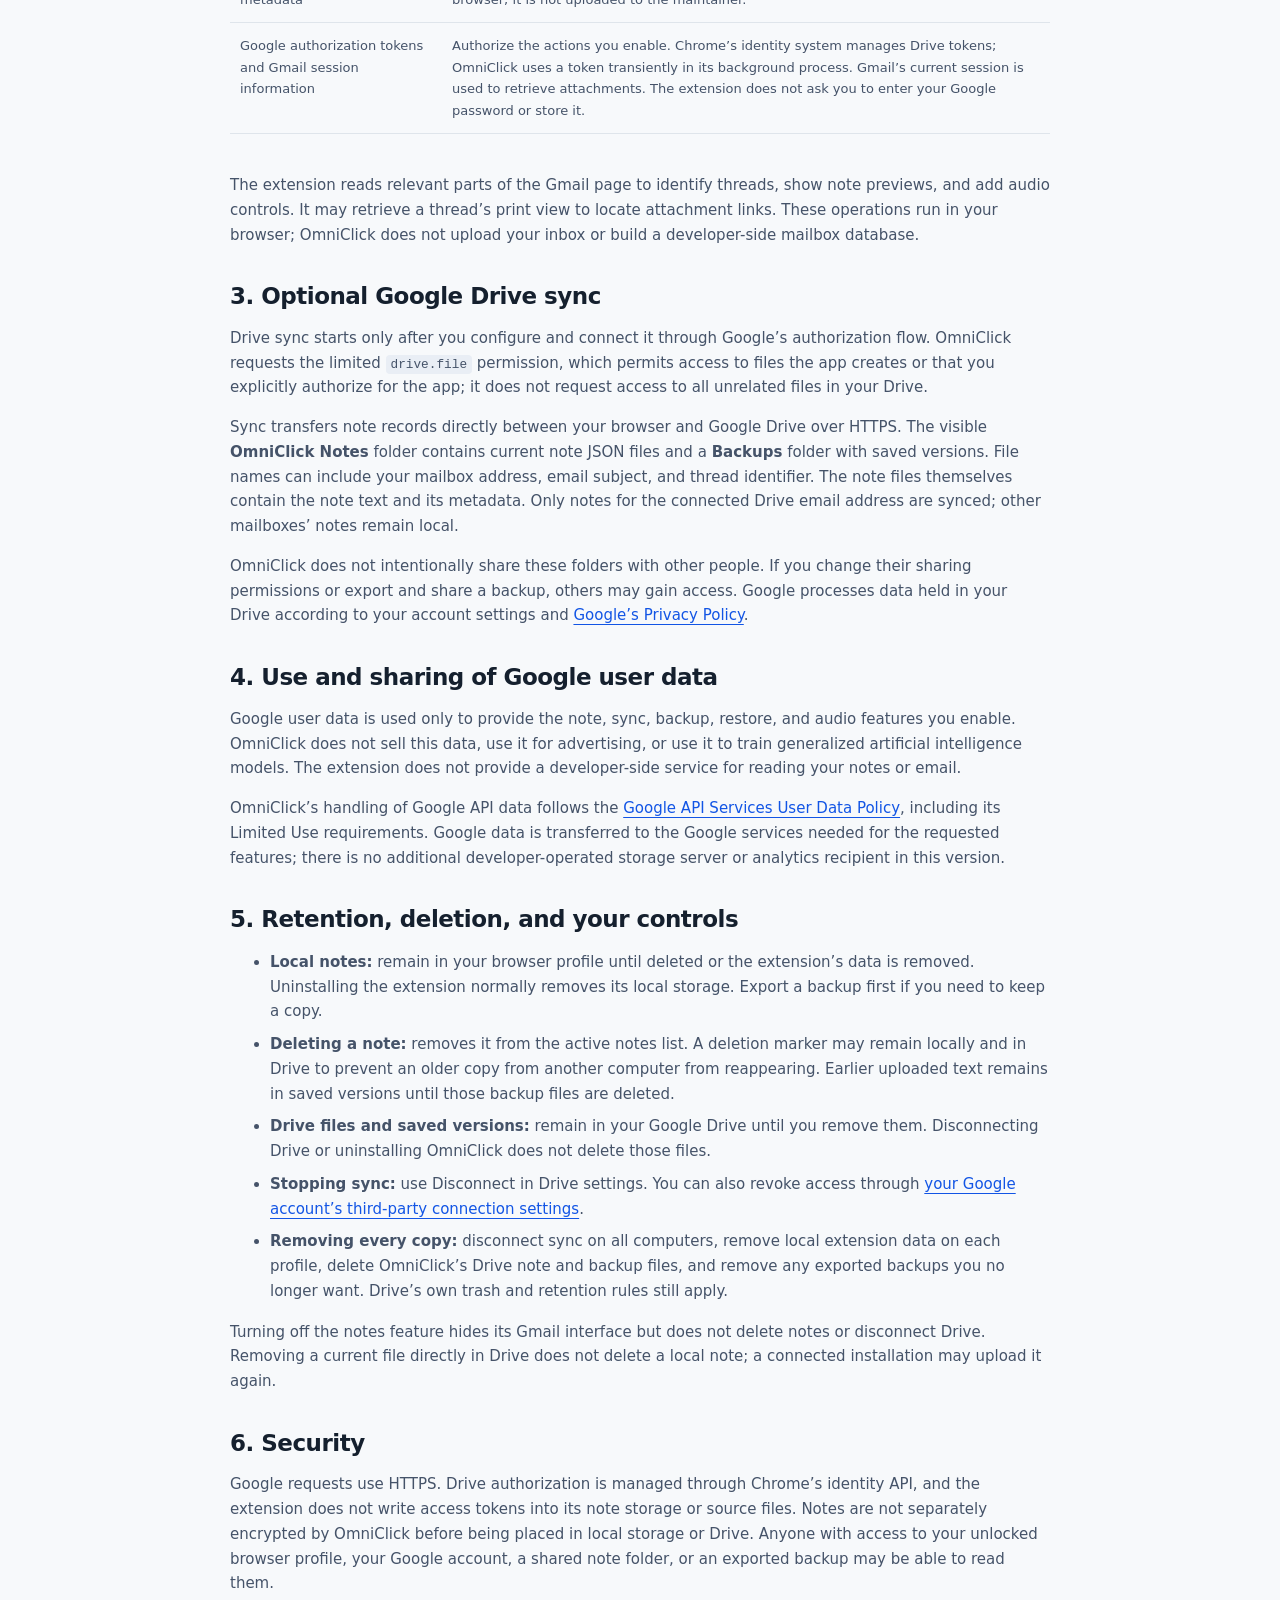
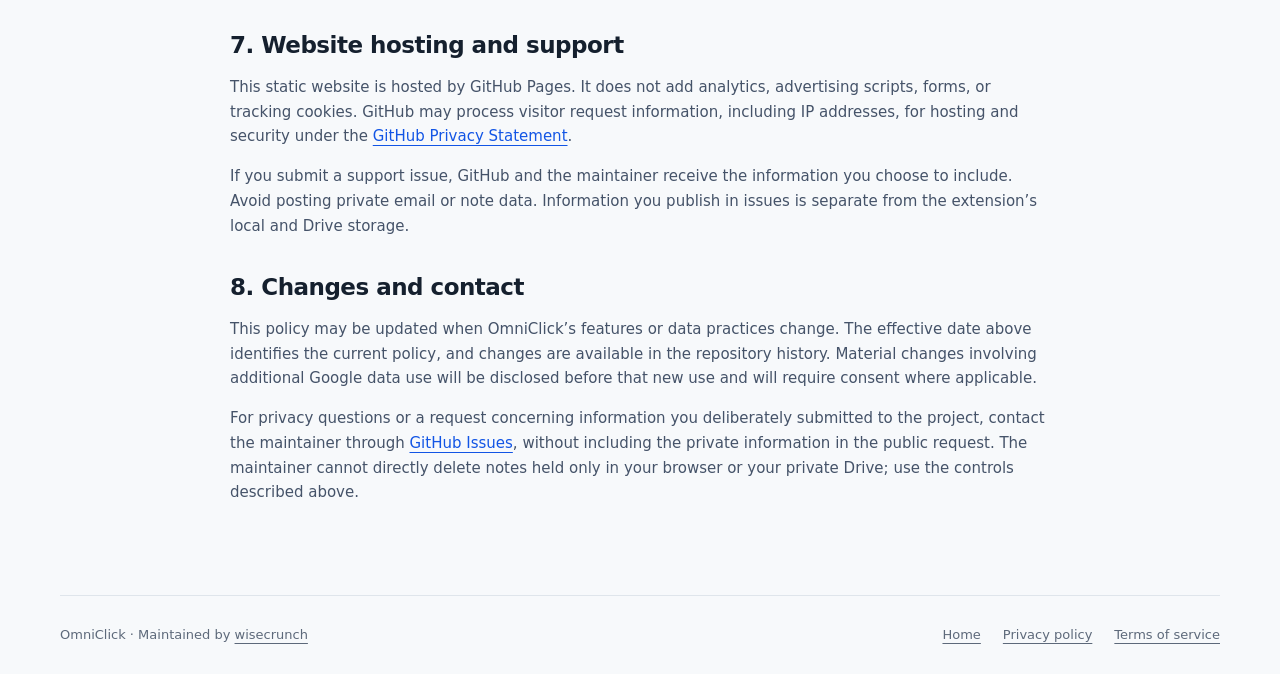
==== commit 61913bd9: "OmniClick 2.5.0: recorder pause/mic/shortcut, chunked storage, more audio formats - Recorder: pause/" ====
--- a/docs/privacy.html
+++ b/docs/privacy.html
@@ -4,7 +4,7 @@
 <main id="main" class="legal"><div class="eyebrow">Your data, explained</div><h1>Privacy policy</h1><p class="updated">Effective October 23, 2026 · Applies to OmniClick and this website</p>
 <div class="callout"><p><strong>The short version:</strong> notes are saved in your browser. If you enable Drive sync, note files go directly to your own Google Drive. OmniClick does not send your notes, email contents, or audio attachments to a developer-operated server.</p></div>
 <h2>1. Who provides OmniClick</h2><p>OmniClick is a Chrome extension maintained through the <a href="https://github.com/wisecrunch/OmniClick">wisecrunch/OmniClick GitHub repository</a>. In this policy, “OmniClick” refers to the extension and its project website. Contact the maintainer through the <a href="https://github.com/wisecrunch/OmniClick/issues">repository’s issue tracker</a>. Issues are public: do not include note contents, email messages, passwords, tokens, or other private information.</p>
-<h2>2. Data the extension accesses and stores</h2><div class="table-wrap"><table><thead><tr><th scope="col">Data</th><th scope="col">Purpose and location</th></tr></thead><tbody><tr><td>Mailbox email address, Gmail thread identifier, and email subject</td><td>Associate a private note with the correct mailbox and conversation. Stored with notes in the browser, and in Drive when sync is enabled.</td></tr><tr><td>Note text, color, completion status, timestamps, and deletion markers</td><td>Display, search, back up, restore, and sync your notes. Stored in local extension storage; optionally uploaded to your Drive.</td></tr><tr><td>Saved Gmail tabs</td><td>Mailbox address, tab names, Gmail search queries, label and sublabel names, order, and appearance are saved locally in the browser to provide custom navigation. These settings are not uploaded to Drive or included in note exports. Disable Custom Gmail tabs to hide them; edit a tab to delete it.</td></tr><tr><td>Feature preferences</td><td>Remember enabled tools using Chrome’s extension settings storage. These preferences may sync according to your Chrome profile settings. Note text is not stored in Chrome’s settings-sync area.</td></tr><tr><td>Connected Drive account email address, account identifier, sync status, and sync comparison records</td><td>Verify the connected account, restrict sync to its matching mailbox, report errors, and compare saved note versions. Stored locally.</td></tr><tr><td>Tab recordings (video, optional tab audio, and the on-screen cursor, click and typed-key overlay)</td><td>Created only when you press Start recording on a tab. Recordings are saved in the extension’s local browser storage until you delete them and are not sent anywhere unless you choose Upload to YouTube. Typed keys are shown in the video only as an on-screen display; password fields are masked. Recorder options are stored locally.</td></tr><tr><td>YouTube upload (optional)</td><td>When you choose Upload to YouTube, you sign in to your own Google account using an OAuth client ID that you supply, and the selected recording is sent directly from your browser to YouTube with the title, description and visibility you choose. OmniClick requests only the <code>youtube.upload</code> permission and does not read your YouTube account or videos. The client ID you enter is stored in Chrome’s extension settings storage.</td></tr><tr><td>Supported audio attachments and attachment metadata</td><td>Retrieve and play MP3/WAV recordings, including supported GSM-encoded WAV files. Audio is fetched from Gmail and decoded in your browser; it is not uploaded to the maintainer.</td></tr><tr><td>Google authorization tokens and Gmail session information</td><td>Authorize the actions you enable. Chrome’s identity system manages Drive tokens; OmniClick uses a token transiently in its background process. Gmail’s current session is used to retrieve attachments. The extension does not ask you to enter your Google password or store it.</td></tr></tbody></table></div>
+<h2>2. Data the extension accesses and stores</h2><div class="table-wrap"><table><thead><tr><th scope="col">Data</th><th scope="col">Purpose and location</th></tr></thead><tbody><tr><td>Mailbox email address, Gmail thread identifier, and email subject</td><td>Associate a private note with the correct mailbox and conversation. Stored with notes in the browser, and in Drive when sync is enabled.</td></tr><tr><td>Note text, color, completion status, timestamps, and deletion markers</td><td>Display, search, back up, restore, and sync your notes. Stored in local extension storage; optionally uploaded to your Drive.</td></tr><tr><td>Saved Gmail tabs</td><td>Mailbox address, tab names, Gmail search queries, label and sublabel names, order, and appearance are saved locally in the browser to provide custom navigation. These settings are not uploaded to Drive or included in note exports. Disable Custom Gmail tabs to hide them; edit a tab to delete it.</td></tr><tr><td>Feature preferences</td><td>Remember enabled tools using Chrome’s extension settings storage. These preferences may sync according to your Chrome profile settings. Note text is not stored in Chrome’s settings-sync area.</td></tr><tr><td>Connected Drive account email address, account identifier, sync status, and sync comparison records</td><td>Verify the connected account, restrict sync to its matching mailbox, report errors, and compare saved note versions. Stored locally.</td></tr><tr><td>Tab recordings (video, optional tab audio, optional microphone narration, and the on-screen cursor, click and typed-key overlay)</td><td>Created only when you press Start recording on a tab. Recordings are saved in the extension’s local browser storage until you delete them and are not sent anywhere unless you choose Upload to YouTube. Typed keys are shown in the video only as an on-screen display; password fields are masked. Microphone audio is recorded only if you tick Narrate with microphone and allow Chrome’s microphone prompt. While a recording is in progress its pieces are saved to local browser storage so that a crash does not lose it. Recorder options are stored locally.</td></tr><tr><td>YouTube upload (optional)</td><td>When you choose Upload to YouTube, you sign in to your own Google account using an OAuth client ID that you supply, and the selected recording is sent directly from your browser to YouTube with the title, description and visibility you choose. OmniClick requests only the <code>youtube.upload</code> permission and does not read your YouTube account or videos. The client ID you enter is stored in Chrome’s extension settings storage.</td></tr><tr><td>Supported audio attachments and attachment metadata</td><td>Retrieve and play audio attachments (MP3, WAV, M4A, AAC, OGG, Opus, FLAC), including supported GSM-encoded WAV files. Audio is fetched from Gmail and decoded in your browser; it is not uploaded to the maintainer.</td></tr><tr><td>Google authorization tokens and Gmail session information</td><td>Authorize the actions you enable. Chrome’s identity system manages Drive tokens; OmniClick uses a token transiently in its background process. Gmail’s current session is used to retrieve attachments. The extension does not ask you to enter your Google password or store it.</td></tr></tbody></table></div>
 <p>The extension reads relevant parts of the Gmail page to identify threads, show note previews, and add audio controls. It may retrieve a thread’s print view to locate attachment links. These operations run in your browser; OmniClick does not upload your inbox or build a developer-side mailbox database.</p>
 <h2>3. Optional Google Drive sync</h2><p>Drive sync starts only after you configure and connect it through Google’s authorization flow. OmniClick requests the limited <code>drive.file</code> permission, which permits access to files the app creates or that you explicitly authorize for the app; it does not request access to all unrelated files in your Drive.</p><p>Sync transfers note records directly between your browser and Google Drive over HTTPS. The visible <strong>OmniClick Notes</strong> folder contains current note JSON files and a <strong>Backups</strong> folder with saved versions. File names can include your mailbox address, email subject, and thread identifier. The note files themselves contain the note text and its metadata. Only notes for the connected Drive email address are synced; other mailboxes’ notes remain local.</p><p>OmniClick does not intentionally share these folders with other people. If you change their sharing permissions or export and share a backup, others may gain access. Google processes data held in your Drive according to your account settings and <a href="https://policies.google.com/privacy">Google’s Privacy Policy</a>.</p>
 <h2>4. Use and sharing of Google user data</h2><p>Google user data is used only to provide the note, sync, backup, restore, and audio features you enable. OmniClick does not sell this data, use it for advertising, or use it to train generalized artificial intelligence models. The extension does not provide a developer-side service for reading your notes or email.</p><p>OmniClick’s handling of Google API data follows the <a href="https://developers.google.com/terms/api-services-user-data-policy">Google API Services User Data Policy</a>, including its Limited Use requirements. Google data is transferred to the Google services needed for the requested features; there is no additional developer-operated storage server or analytics recipient in this version.</p>
